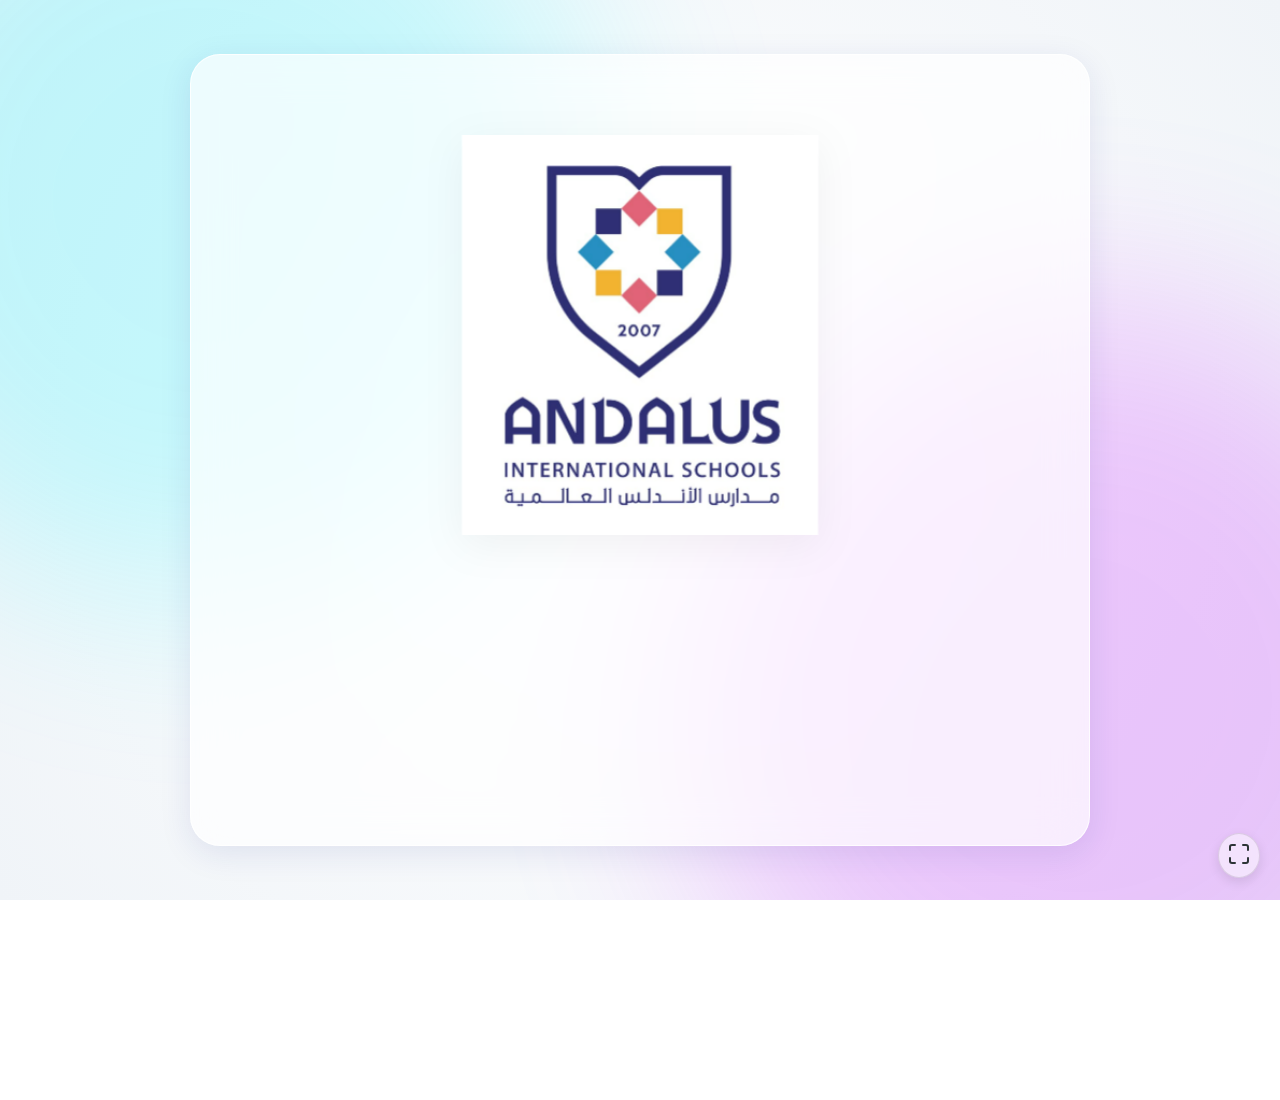
==== index.html @ 2ff1473b "Update index.html" ====
<!DOCTYPE html>
<html lang="ar">
<head>
    <meta charset="UTF-8">
    <meta name="viewport" content="width=device-width, initial-scale=1.0">
    <meta name="description" content="Robot Chatbot - Real-time voice interaction powered by AI">
    <title>Robot Chatbot</title>
    <link rel="preload" href="/static/style.css" as="style">
    <link rel="preload" href="/static/app.js" as="script">
    <link rel="preload" href="/static/sm.png" as="image">
    <link rel="dns-prefetch" href="https://fonts.googleapis.com">
    <link rel="dns-prefetch" href="https://fonts.gstatic.com">
    <link rel="dns-prefetch" href="https://generativelanguage.googleapis.com">
    <link rel="stylesheet" href="/static/style.css">
    <link rel="manifest" href="manifest.json">
    <meta name="theme-color" content="#ffffff">
    <link rel="preconnect" href="https://fonts.googleapis.com">
    <link rel="preconnect" href="https://fonts.gstatic.com" crossorigin>
    <link rel="stylesheet" href="https://fonts.googleapis.com/css2?family=Inter:wght@300;400;600&display=swap" media="print" onload="this.media='all'">
    <noscript><link rel="stylesheet" href="https://fonts.googleapis.com/css2?family=Inter:wght@300;400;600&display=swap"></noscript>
</head>
<body>
    <button id="fullscreenBtn" aria-label="Toggle fullscreen mode">
        <svg width="24" height="24" viewBox="0 0 24 24" fill="none" stroke="#2d3436" stroke-width="2" stroke-linecap="round" stroke-linejoin="round" aria-hidden="true">
            <path d="M8 3H5a2 2 0 0 0-2 2v3m18 0V5a2 2 0 0 0-2-2h-3m0 18h3a2 2 0 0 0 2-2v-3M3 16v3a2 2 0 0 0 2 2h3"/>
        </svg>
    </button>

    <div class="container">
        <main>
            <div class="logo-container">
              
                <img src="/static/an.png" alt="Logo" class="logo" width="1000" height="700">
            

            </div>

            <div class="visualizer-container" role="img" aria-label="Audio visualizer">
                <canvas id="visualizer" aria-hidden="true"></canvas>
            </div>
        </main>
    </div>
    <script src="/static/app.js"></script>
    <script>
        // ====== Image Display System ======
        let imageTimer = null;
        let lastImageUrl = null;

        const overlay = document.createElement('div');
        overlay.id = 'imageOverlay';
        Object.assign(overlay.style, {
            display: 'none',
            position: 'fixed',
            top: '0', left: '0',
            width: '100vw', height: '100vh',
            backgroundColor: 'rgba(0,0,0,0.85)',
            zIndex: '9999',
            justifyContent: 'center',
            alignItems: 'center',
            flexDirection: 'column'
        });

        const img = document.createElement('img');
        Object.assign(img.style, {
            maxWidth: '90vw',
            maxHeight: '85vh',
            borderRadius: '16px',
            boxShadow: '0 8px 40px rgba(0,0,0,0.6)',
            objectFit: 'contain'
        });

        const progressBar = document.createElement('div');
        Object.assign(progressBar.style, {
            marginTop: '20px',
            width: '300px',
            height: '6px',
            backgroundColor: 'rgba(255,255,255,0.2)',
            borderRadius: '3px',
            overflow: 'hidden'
        });

        const progressFill = document.createElement('div');
        Object.assign(progressFill.style, {
            height: '100%',
            width: '100%',
            backgroundColor: '#ffffff',
            borderRadius: '3px',
            transition: 'width 15s linear'
        });

        progressBar.appendChild(progressFill);
        overlay.appendChild(img);
        overlay.appendChild(progressBar);
        document.body.appendChild(overlay);

        function showImage(url) {
            if (imageTimer) clearTimeout(imageTimer);
            img.src = url;
            overlay.style.display = 'flex';
            // Animate progress bar
            progressFill.style.transition = 'none';
            progressFill.style.width = '100%';
            setTimeout(() => {
                progressFill.style.transition = 'width 15s linear';
                progressFill.style.width = '0%';
            }, 50);
            imageTimer = setTimeout(() => {
                overlay.style.display = 'none';
                lastImageUrl = null;
            }, 15000);
        }

        // Poll server every 2 seconds for new image commands
        async function pollImage() {
            try {
                const res = await fetch('/admin/current-image');
                const data = await res.json();
                if (data.url && data.url !== lastImageUrl) {
                    lastImageUrl = data.url;
                    showImage(data.url);
                }
            } catch (e) {}
        }

        setInterval(pollImage, 2000);
    </script>
</body>
</html>
---- static/style.css ----
:root {
    /* Colors */
    --bg-color: #fcfcfc;
    --text-color: #2d3436;
    --accent-color: #0984e3;
    --accent-soft: #74b9ff;

    /* Typography */
    --font-main: 'Inter', sans-serif;

    /* Spacing */
    --gap-lg: 60px;
    --gap-md: 30px;
    --gap-sm: 20px;
    --padding-lg: 80px;
    --padding-md: 40px;
    --padding-sm: 20px;

    /* Sizing */
    --blob-size: 800px;
    --border-radius-lg: 30px;
    --border-radius-md: 20px;
    --border-radius-sm: 10px;
    --logo-size-lg: 400px;
    --logo-size-md: 400px;
    --logo-size-sm: 440px;
}

* {
    box-sizing: border-box;
    margin: 0;
    padding: 0;
}

html {
    overflow: hidden;
    height: 100%;
}

body {
    /* White Theme Background */
    background: radial-gradient(circle at center, #ffffff 0%, #f0f4f8 100%);
    color: var(--text-color);
    font-family: var(--font-main);
    width: 100vw;
    /* Ensure full viewport width */
    height: 100dvh;
    /* Dynamic viewport height for mobile */
    overflow: hidden;
    display: flex;
    justify-content: center;
    align-items: center;
    position: relative;
    margin: 0;
    /* Explicit reset */
    touch-action: none;
    /* Prevent touch scrolling */
}

/* Mesh Gradients (Breathing Blobs) */
body::before,
body::after {
    content: '';
    position: absolute;
    width: var(--blob-size);
    height: var(--blob-size);
    border-radius: 50%;
    filter: blur(100px);
    opacity: 0.2;
    z-index: -2;
    animation: floatBlob 20s ease-in-out infinite;
}

body::before {
    background: #00f2ff;
    top: -200px;
    left: -200px;
}

body::after {
    background: #bd00ff;
    bottom: -200px;
    right: -200px;
    animation-delay: -10s;
}

@keyframes floatBlob {

    0%,
    100% {
        transform: translate(0, 0) scale(1);
    }

    33% {
        transform: translate(50px, 100px) scale(1.1);
    }

    66% {
        transform: translate(-50px, 50px) scale(0.9);
    }
}

/* Main Container */
.container {
    width: 100%;
    height: 100%;
    display: flex;
    justify-content: center;
    align-items: center;
    padding: 20px;
}

main {
    /* Glassmorphism Card - White Theme */
    background: rgba(255, 255, 255, 0.7);
    backdrop-filter: blur(20px);
    -webkit-backdrop-filter: blur(20px);
    border: 1px solid rgba(255, 255, 255, 0.8);
    box-shadow: 0 8px 32px 0 rgba(31, 38, 135, 0.1);
    border-radius: var(--border-radius-lg);
    padding: var(--padding-lg);
    width: 100%;
    max-width: 900px;
    margin: auto;
    display: flex;
    flex-direction: column;
    align-items: center;
    justify-content: center;
    gap: var(--gap-lg);
    contain: layout style paint;
}

/* Logo */
.logo-container {
    width: var(--logo-size-lg);
    height: var(--logo-size-lg);
    display: flex;
    justify-content: center;
    align-items: center;
}

.logo {
    max-width: 100%;
    max-height: 100%;
    object-fit: contain;
    will-change: transform;
    transform: translateZ(0);
    filter: drop-shadow(0 10px 20px rgba(0, 0, 0, 0.05));
    animation: breathe 15s ease-in-out infinite;
}

@keyframes breathe {

    0%,
    100% {
        transform: scale(1) translateZ(0);
    }

    50% {
        transform: scale(1.03) translateZ(0);
    }
}

/* Visualizer */
.visualizer-container {
    width: 100%;
    max-width: 800px;
    height: 150px;
    display: flex;
    justify-content: center;
    align-items: center;
    margin-top: 20px;
}

canvas {
    width: 100%;
    height: 100%;
    will-change: contents;
}

/* Responsive Design */
@media (max-width: 1024px) {

    /* Tablet / Landscape */
    main {
        padding: 40px;
        gap: 30px;
        width: 90%;
        max-width: 700px;
    }

    .logo-container {
        width: 200px;
        height: 200px;
    }

    .visualizer-container {
        height: 120px;
    }
}

@media (max-width: 768px) {

    /* Portrait Tablet / Large Phone */
    main {
        padding: 30px;
        gap: 20px;
        width: 95%;
    }

    .logo-container {
        width: 180px;
        height: 180px;
    }

    .visualizer-container {
        height: 100px;
        margin-top: 10px;
    }

    .message {
        font-size: 1.4rem;
    }
}

@media (max-width: 480px) {

    /* Mobile */
    .container {
        padding: 10px;
    }

    main {
        padding: 20px 15px;
        gap: 20px;
        border-radius: 20px;
    }

    .logo-container {
        width: 140px;
        height: 140px;
    }

    .visualizer-container {
        height: 80px;
        margin-top: 5px;
    }

    .message {
        font-size: 1.1rem;
    }
}

#fullscreenBtn {
    position: fixed;
    bottom: 22px;
    right: 20px;
    z-index: 1000;
    padding: 8px;
    background: rgba(255, 255, 255, 0.5);
    backdrop-filter: blur(5px);
    border: 1px solid rgba(0, 0, 0, 0.1);
    border-radius: 50%;
    cursor: pointer;
    box-shadow: 0 4px 12px rgba(0, 0, 0, 0.1);
}
---- static/style.css ----
:root {
    /* Colors */
    --bg-color: #fcfcfc;
    --text-color: #2d3436;
    --accent-color: #0984e3;
    --accent-soft: #74b9ff;

    /* Typography */
    --font-main: 'Inter', sans-serif;

    /* Spacing */
    --gap-lg: 60px;
    --gap-md: 30px;
    --gap-sm: 20px;
    --padding-lg: 80px;
    --padding-md: 40px;
    --padding-sm: 20px;

    /* Sizing */
    --blob-size: 800px;
    --border-radius-lg: 30px;
    --border-radius-md: 20px;
    --border-radius-sm: 10px;
    --logo-size-lg: 400px;
    --logo-size-md: 400px;
    --logo-size-sm: 440px;
}

* {
    box-sizing: border-box;
    margin: 0;
    padding: 0;
}

html {
    overflow: hidden;
    height: 100%;
}

body {
    /* White Theme Background */
    background: radial-gradient(circle at center, #ffffff 0%, #f0f4f8 100%);
    color: var(--text-color);
    font-family: var(--font-main);
    width: 100vw;
    /* Ensure full viewport width */
    height: 100dvh;
    /* Dynamic viewport height for mobile */
    overflow: hidden;
    display: flex;
    justify-content: center;
    align-items: center;
    position: relative;
    margin: 0;
    /* Explicit reset */
    touch-action: none;
    /* Prevent touch scrolling */
}

/* Mesh Gradients (Breathing Blobs) */
body::before,
body::after {
    content: '';
    position: absolute;
    width: var(--blob-size);
    height: var(--blob-size);
    border-radius: 50%;
    filter: blur(100px);
    opacity: 0.2;
    z-index: -2;
    animation: floatBlob 20s ease-in-out infinite;
}

body::before {
    background: #00f2ff;
    top: -200px;
    left: -200px;
}

body::after {
    background: #bd00ff;
    bottom: -200px;
    right: -200px;
    animation-delay: -10s;
}

@keyframes floatBlob {

    0%,
    100% {
        transform: translate(0, 0) scale(1);
    }

    33% {
        transform: translate(50px, 100px) scale(1.1);
    }

    66% {
        transform: translate(-50px, 50px) scale(0.9);
    }
}

/* Main Container */
.container {
    width: 100%;
    height: 100%;
    display: flex;
    justify-content: center;
    align-items: center;
    padding: 20px;
}

main {
    /* Glassmorphism Card - White Theme */
    background: rgba(255, 255, 255, 0.7);
    backdrop-filter: blur(20px);
    -webkit-backdrop-filter: blur(20px);
    border: 1px solid rgba(255, 255, 255, 0.8);
    box-shadow: 0 8px 32px 0 rgba(31, 38, 135, 0.1);
    border-radius: var(--border-radius-lg);
    padding: var(--padding-lg);
    width: 100%;
    max-width: 900px;
    margin: auto;
    display: flex;
    flex-direction: column;
    align-items: center;
    justify-content: center;
    gap: var(--gap-lg);
    contain: layout style paint;
}

/* Logo */
.logo-container {
    width: var(--logo-size-lg);
    height: var(--logo-size-lg);
    display: flex;
    justify-content: center;
    align-items: center;
}

.logo {
    max-width: 100%;
    max-height: 100%;
    object-fit: contain;
    will-change: transform;
    transform: translateZ(0);
    filter: drop-shadow(0 10px 20px rgba(0, 0, 0, 0.05));
    animation: breathe 15s ease-in-out infinite;
}

@keyframes breathe {

    0%,
    100% {
        transform: scale(1) translateZ(0);
    }

    50% {
        transform: scale(1.03) translateZ(0);
    }
}

/* Visualizer */
.visualizer-container {
    width: 100%;
    max-width: 800px;
    height: 150px;
    display: flex;
    justify-content: center;
    align-items: center;
    margin-top: 20px;
}

canvas {
    width: 100%;
    height: 100%;
    will-change: contents;
}

/* Responsive Design */
@media (max-width: 1024px) {

    /* Tablet / Landscape */
    main {
        padding: 40px;
        gap: 30px;
        width: 90%;
        max-width: 700px;
    }

    .logo-container {
        width: 200px;
        height: 200px;
    }

    .visualizer-container {
        height: 120px;
    }
}

@media (max-width: 768px) {

    /* Portrait Tablet / Large Phone */
    main {
        padding: 30px;
        gap: 20px;
        width: 95%;
    }

    .logo-container {
        width: 180px;
        height: 180px;
    }

    .visualizer-container {
        height: 100px;
        margin-top: 10px;
    }

    .message {
        font-size: 1.4rem;
    }
}

@media (max-width: 480px) {

    /* Mobile */
    .container {
        padding: 10px;
    }

    main {
        padding: 20px 15px;
        gap: 20px;
        border-radius: 20px;
    }

    .logo-container {
        width: 140px;
        height: 140px;
    }

    .visualizer-container {
        height: 80px;
        margin-top: 5px;
    }

    .message {
        font-size: 1.1rem;
    }
}

#fullscreenBtn {
    position: fixed;
    bottom: 22px;
    right: 20px;
    z-index: 1000;
    padding: 8px;
    background: rgba(255, 255, 255, 0.5);
    backdrop-filter: blur(5px);
    border: 1px solid rgba(0, 0, 0, 0.1);
    border-radius: 50%;
    cursor: pointer;
    box-shadow: 0 4px 12px rgba(0, 0, 0, 0.1);
}
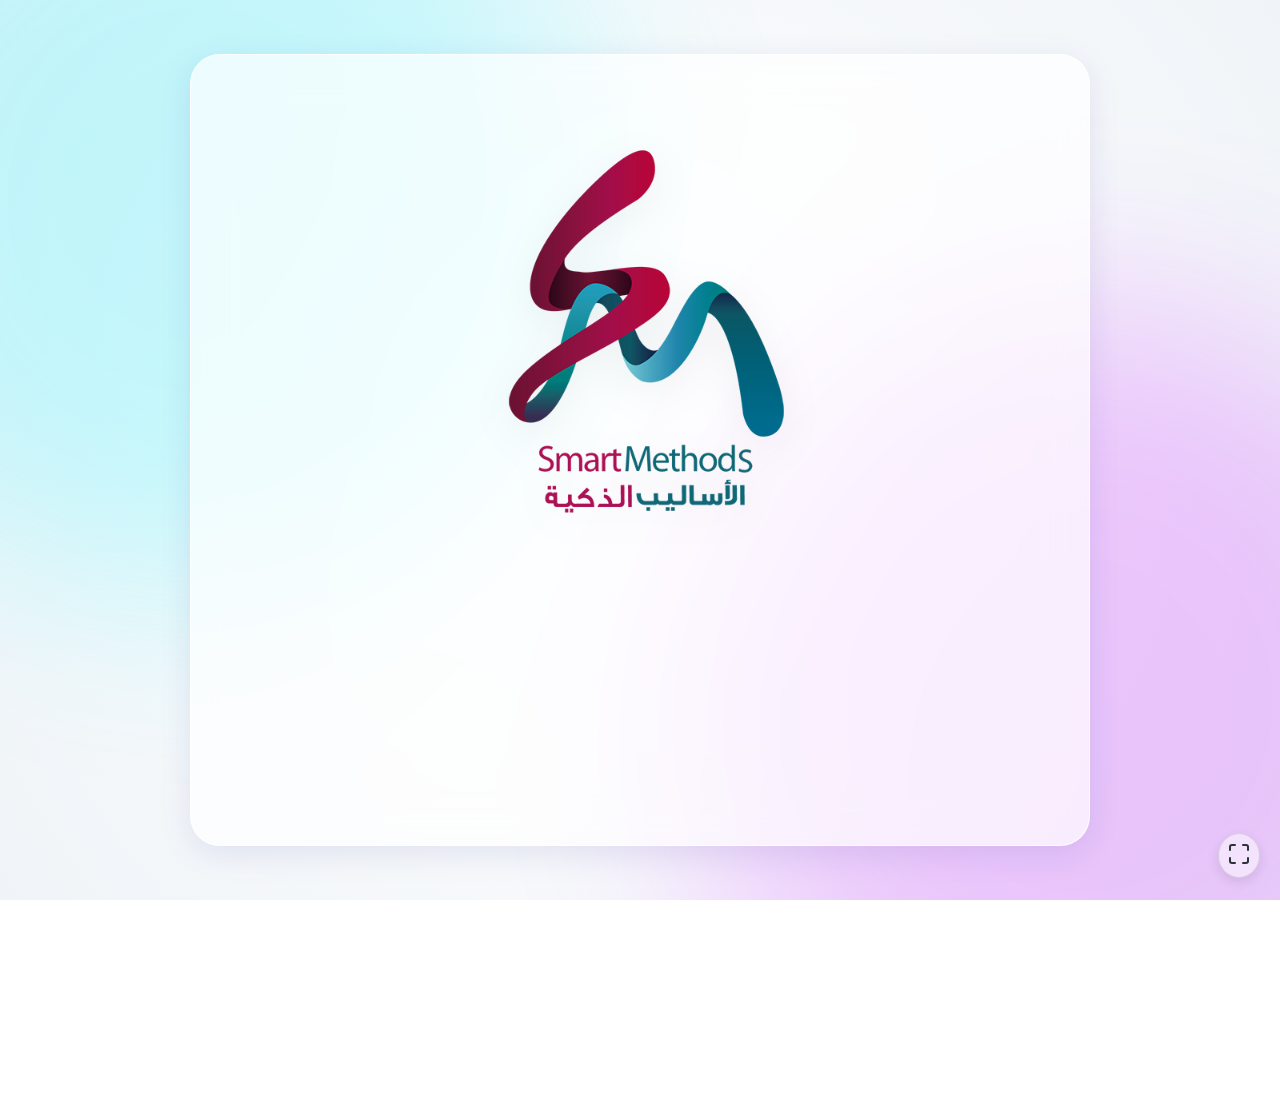
==== commit 4d2134c4: "Update index.html" ====
--- a/index.html
+++ b/index.html
@@ -30,7 +30,7 @@
         <main>
             <div class="logo-container">
               
-                <img src="/static/an.png" alt="Logo" class="logo" width="1000" height="700">
+                <img src="/static/sm.png" alt="Logo" class="logo" width="1000" height="700">
             
 
             </div>
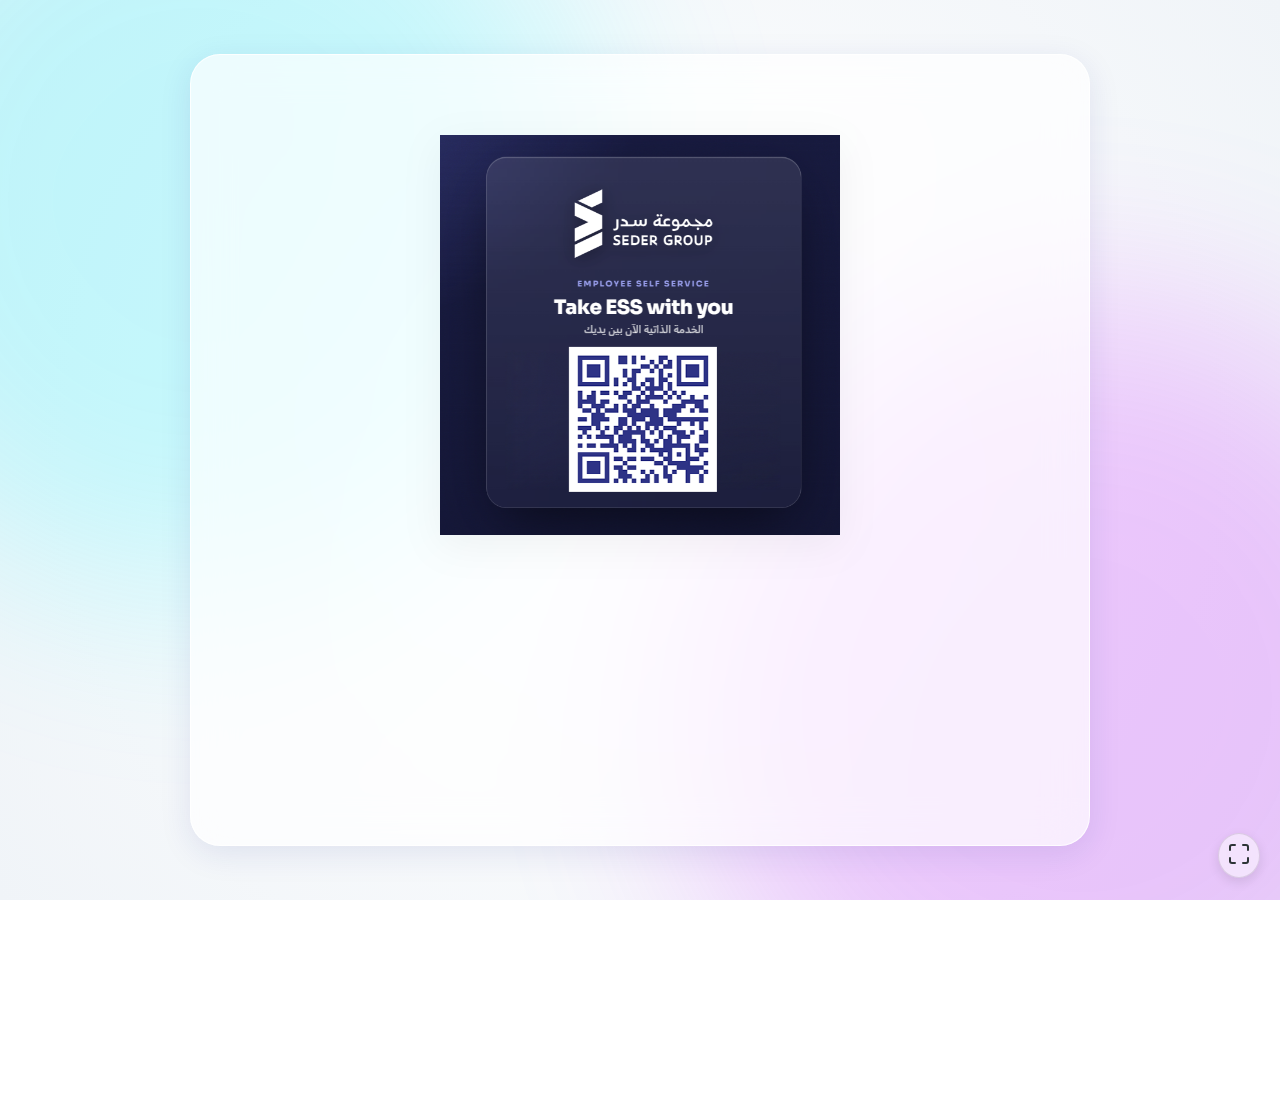
==== commit 2b03a89c: "Update index.html" ====
--- a/index.html
+++ b/index.html
@@ -30,7 +30,7 @@
         <main>
             <div class="logo-container">
               
-                <img src="/static/sm.png" alt="Logo" class="logo" width="1000" height="700">
+                <img src="/static/sd.png" alt="Logo" class="logo" width="2000" height="2000">
             
 
             </div>
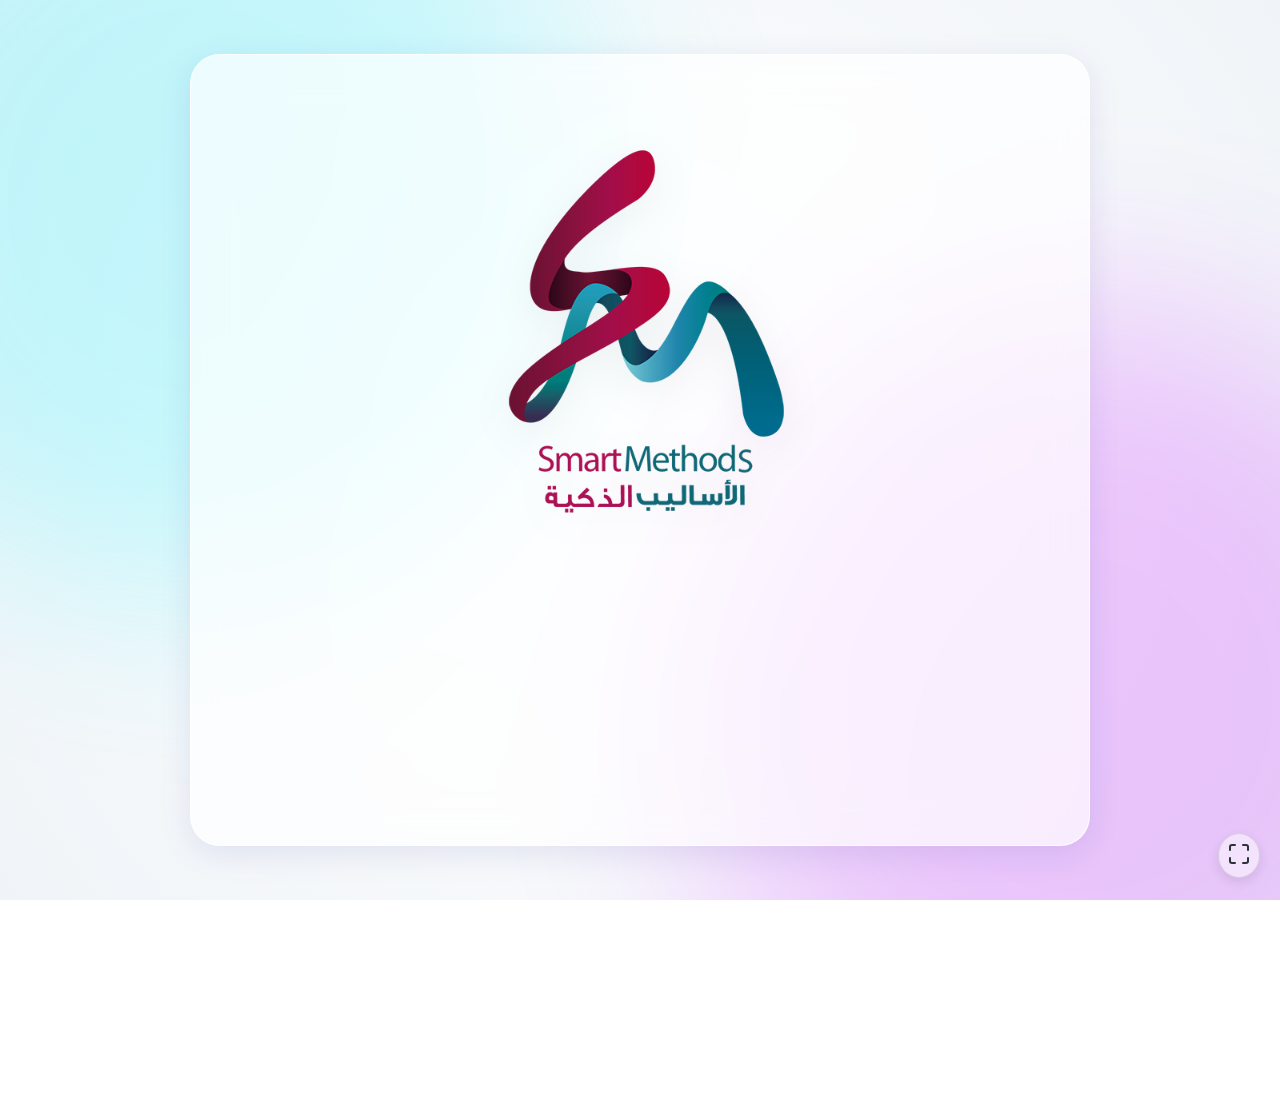
==== commit e36d704a: "Update index.html" ====
--- a/index.html
+++ b/index.html
@@ -30,7 +30,7 @@
         <main>
             <div class="logo-container">
               
-                <img src="/static/sd.png" alt="Logo" class="logo" width="2000" height="2000">
+                <img src="/static/sm.png" alt="Logo" class="logo" width="2000" height="2000">
             
 
             </div>
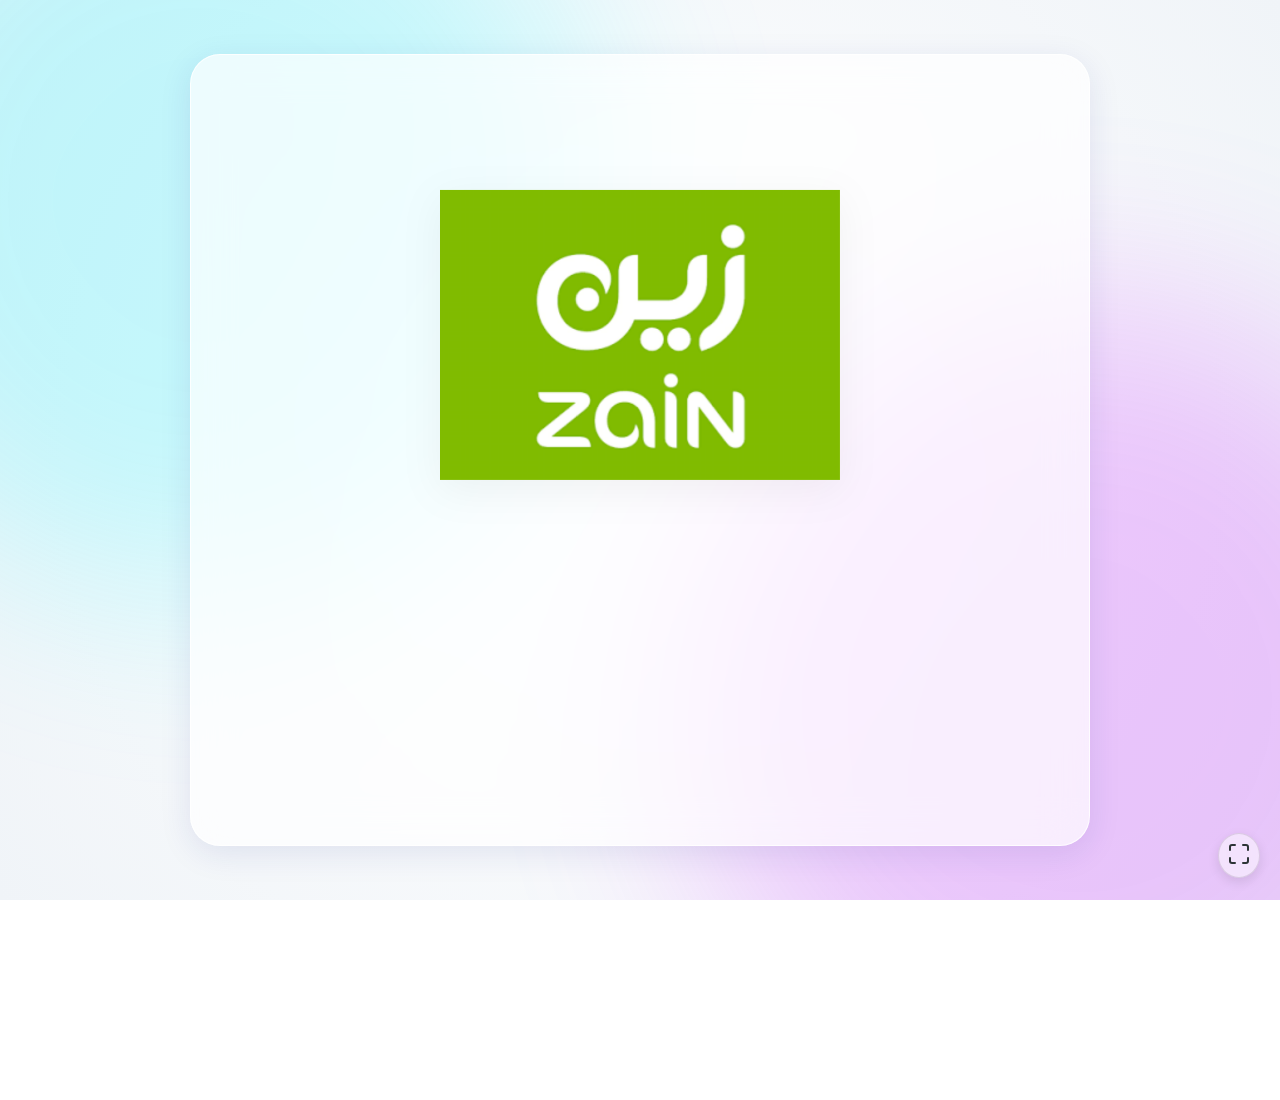
==== commit be5c3c53: "Update index.html" ====
--- a/index.html
+++ b/index.html
@@ -30,7 +30,7 @@
         <main>
             <div class="logo-container">
               
-                <img src="/static/sm.png" alt="Logo" class="logo" width="2000" height="2000">
+                <img src="/static/zin.png" alt="Logo" class="logo" width="2000" height="2000">
             
 
             </div>
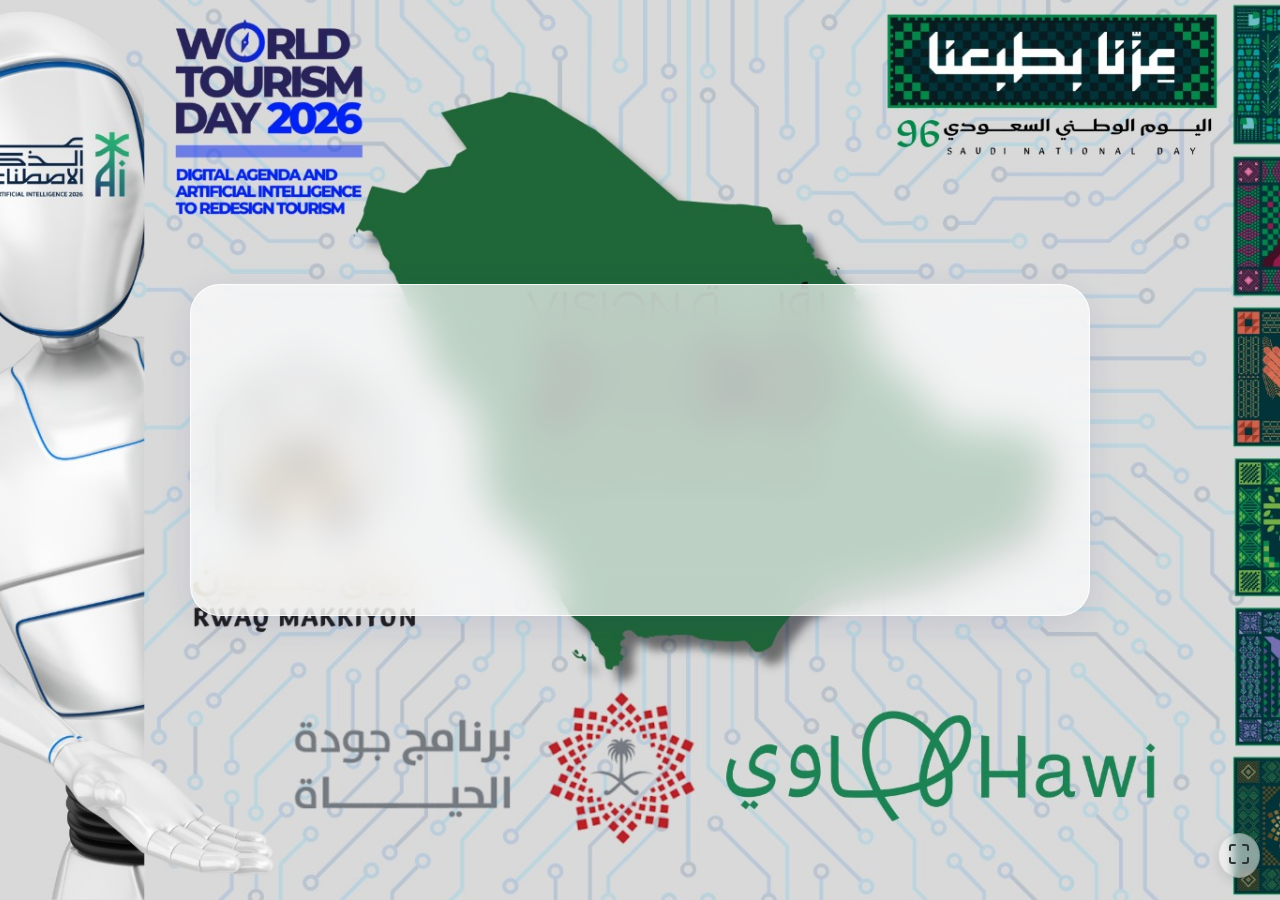
==== commit f0e6a237: "Add files via upload" ====
--- a/index.html
+++ b/index.html
@@ -12,6 +12,15 @@
     <link rel="dns-prefetch" href="https://fonts.gstatic.com">
     <link rel="dns-prefetch" href="https://generativelanguage.googleapis.com">
     <link rel="stylesheet" href="/static/style.css">
+    <link rel="preload" href="/static/bg.jpg" as="image">
+    <style>
+        /* Page background image */
+        body {
+            background: #e9ecef url('/static/bg.jpg') center center / cover no-repeat;
+        }
+        /* Hide the colored blobs so they don't tint the image */
+        body::before, body::after { display: none; }
+    </style>
     <link rel="manifest" href="manifest.json">
     <meta name="theme-color" content="#ffffff">
     <link rel="preconnect" href="https://fonts.googleapis.com">
@@ -28,12 +37,7 @@
 
     <div class="container">
         <main>
-            <div class="logo-container">
-              
-                <img src="/static/zin.png" alt="Logo" class="logo" width="2000" height="2000">
-            
-
-            </div>
+          
 
             <div class="visualizer-container" role="img" aria-label="Audio visualizer">
                 <canvas id="visualizer" aria-hidden="true"></canvas>
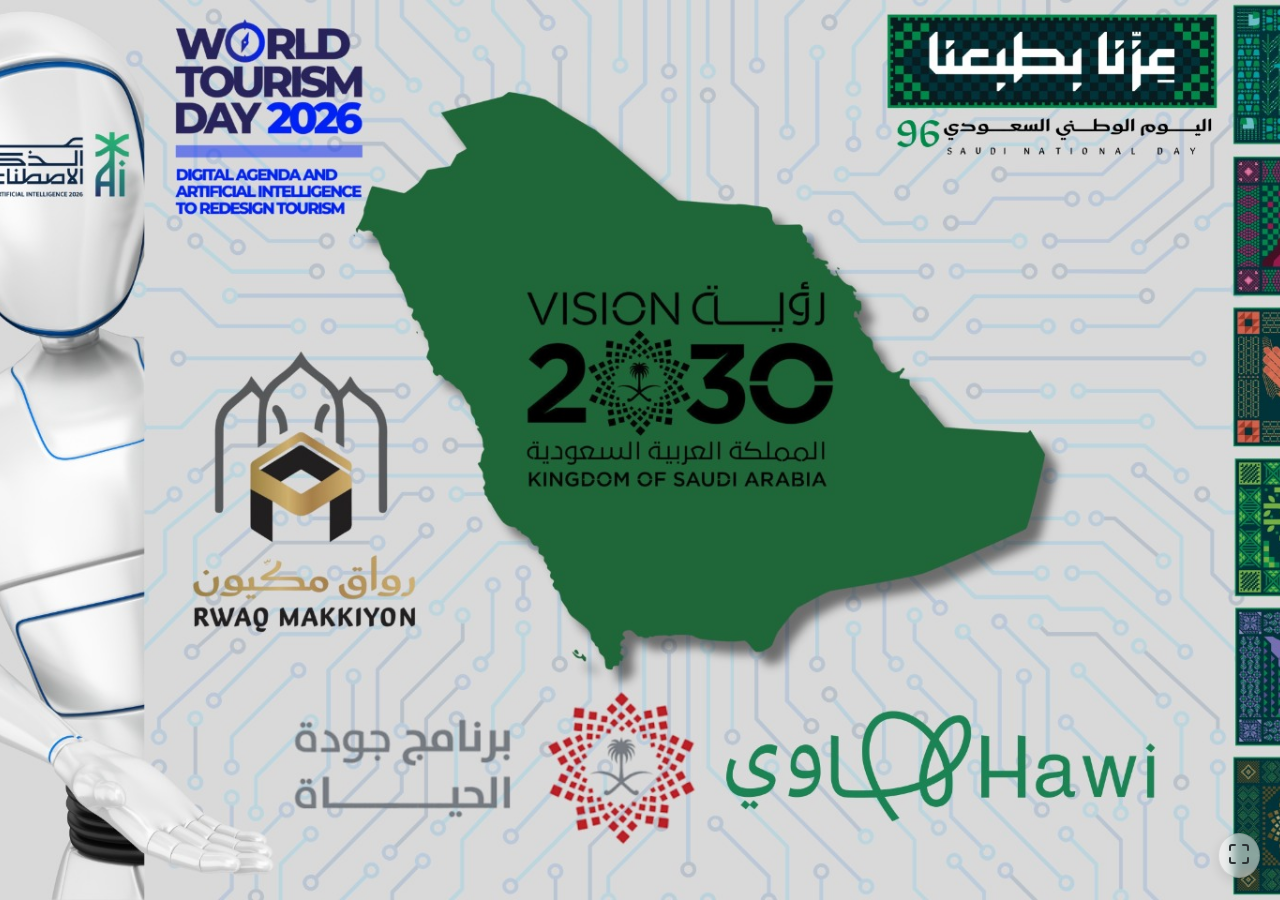
==== commit 506fb261: "Add files via upload" ====
--- a/index.html
+++ b/index.html
@@ -36,13 +36,9 @@
     </button>
 
     <div class="container">
-        <main>
-          
-
-            <div class="visualizer-container" role="img" aria-label="Audio visualizer">
+   <div class="visualizer-container" role="img" aria-label="Audio visualizer">
                 <canvas id="visualizer" aria-hidden="true"></canvas>
             </div>
-        </main>
     </div>
     <script src="/static/app.js"></script>
     <script>
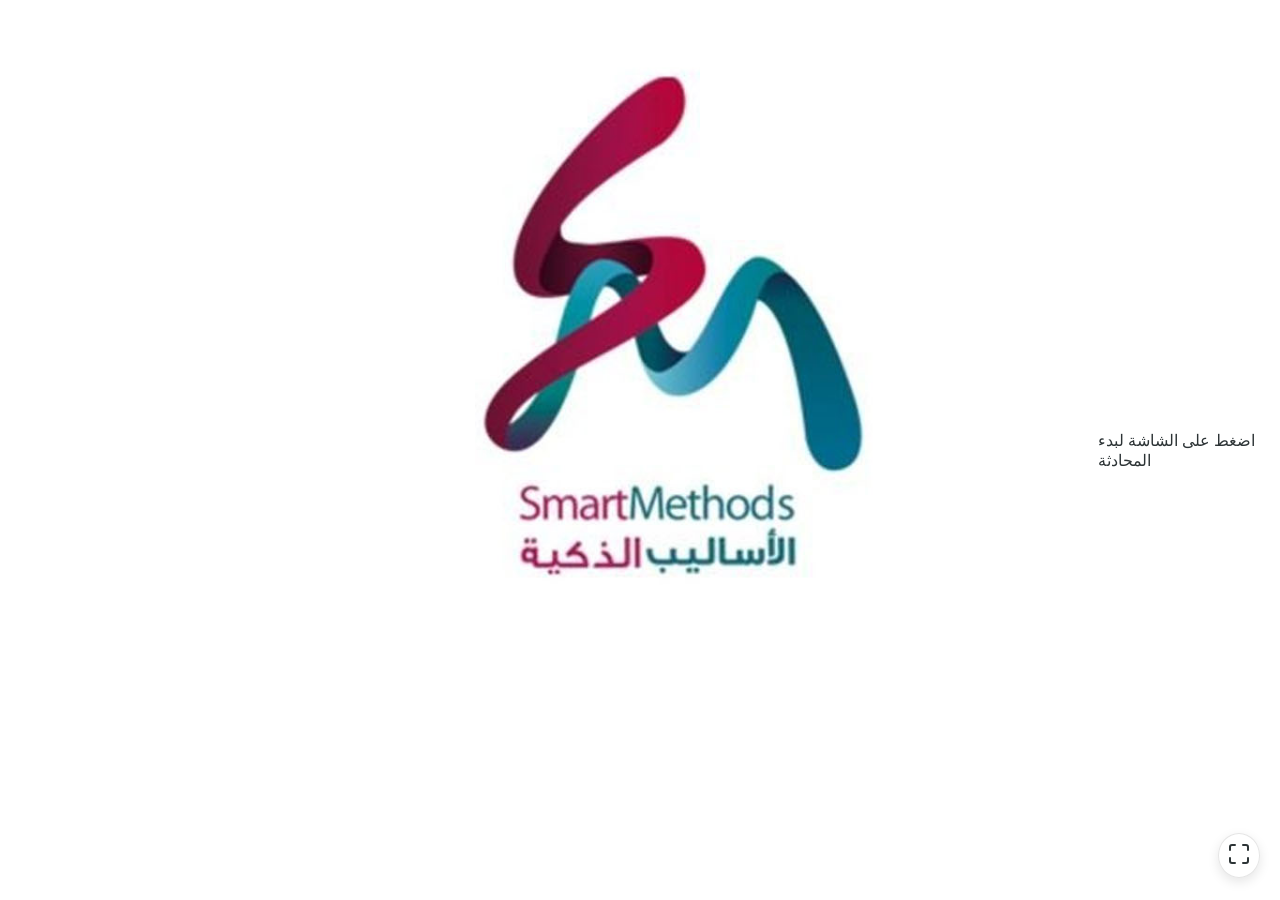
==== commit 8057052d: "Add files via upload" ====
--- a/index.html
+++ b/index.html
@@ -40,6 +40,12 @@
                 <canvas id="visualizer" aria-hidden="true"></canvas>
             </div>
     </div>
+
+    <!-- Live transcript: what the robot hears and what it says -->
+    <div id="transcript" dir="auto" aria-live="polite"></div>
+
+    <!-- Shown only if the browser blocks audio until the user taps -->
+    <div id="tapHint">اضغط على الشاشة لبدء المحادثة</div>
     <script src="/static/app.js"></script>
     <script>
         // ====== Image Display System ======
